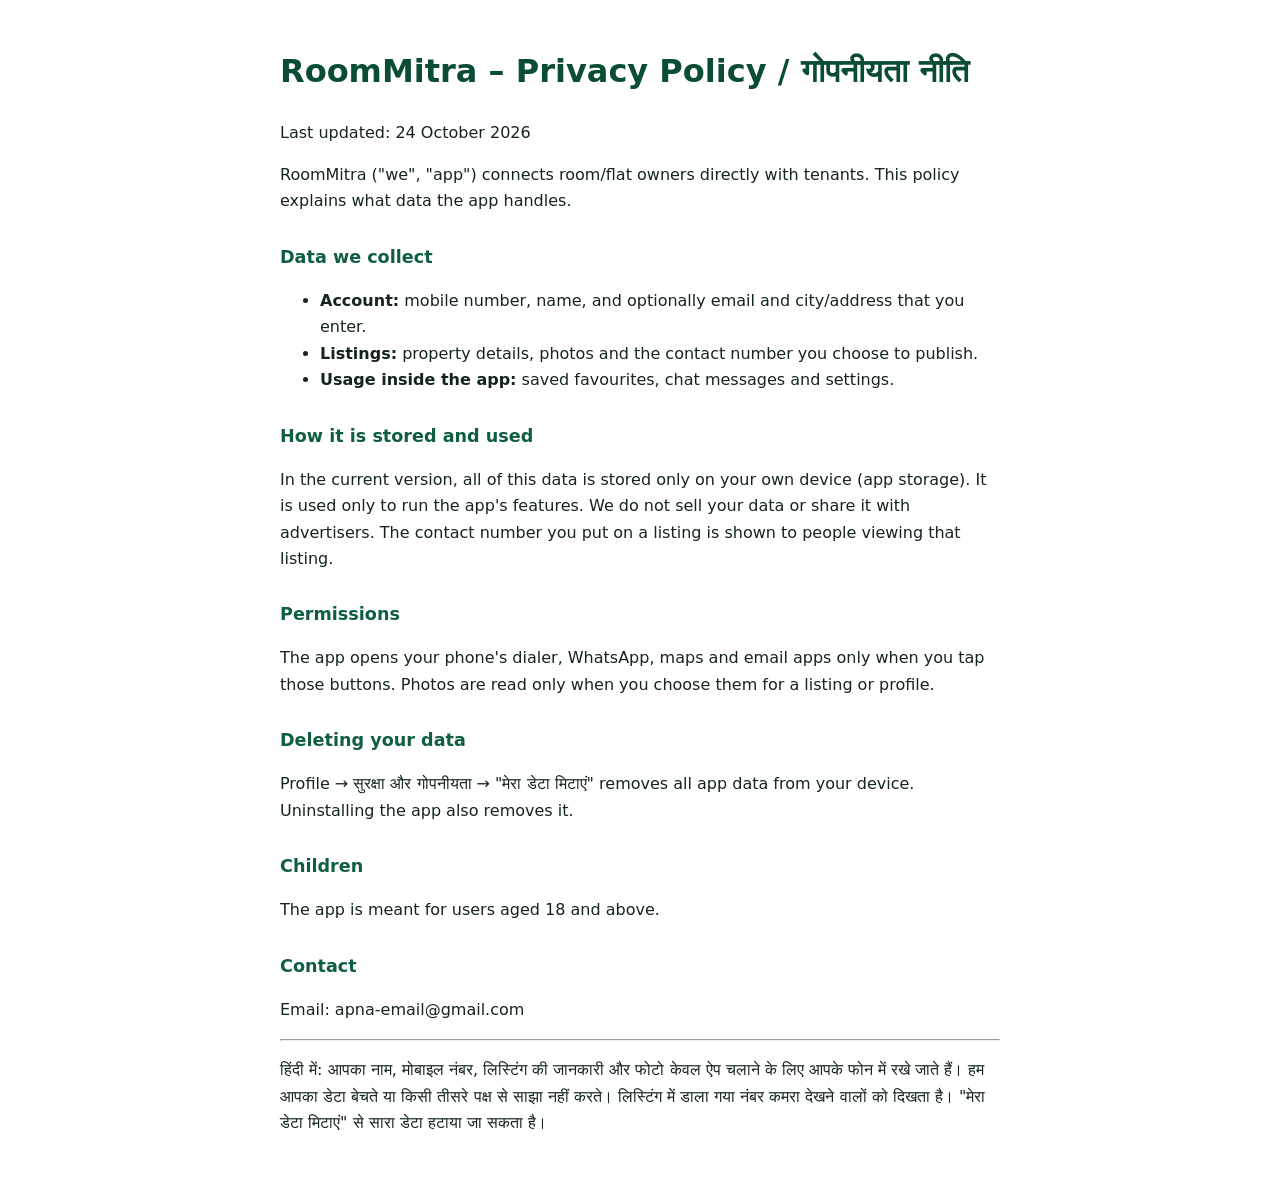
==== privacy-policy.html @ 0523f21d "RoomMitra Android app: screens, WebView wrapper, Play Store build workflow Co-Authored-By: Claude Op" ====
<!doctype html><html lang="hi"><head><meta charset="utf-8"><meta name="viewport" content="width=device-width,initial-scale=1"><title>RoomMitra Privacy Policy</title>
<style>body{font-family:system-ui,sans-serif;max-width:720px;margin:0 auto;padding:24px 18px;line-height:1.65;color:#14251C}h1{color:#0B4D33}h2{color:#0F5E3F;font-size:1.1em;margin-top:1.6em}</style></head><body>
<h1>RoomMitra – Privacy Policy / गोपनीयता नीति</h1>
<p>Last updated: 24 October 2026</p>
<p>RoomMitra ("we", "app") connects room/flat owners directly with tenants. This policy explains what data the app handles.</p>
<h2>Data we collect</h2>
<ul><li><b>Account:</b> mobile number, name, and optionally email and city/address that you enter.</li>
<li><b>Listings:</b> property details, photos and the contact number you choose to publish.</li>
<li><b>Usage inside the app:</b> saved favourites, chat messages and settings.</li></ul>
<h2>How it is stored and used</h2>
<p>In the current version, all of this data is stored only on your own device (app storage). It is used only to run the app's features. We do not sell your data or share it with advertisers. The contact number you put on a listing is shown to people viewing that listing.</p>
<h2>Permissions</h2>
<p>The app opens your phone's dialer, WhatsApp, maps and email apps only when you tap those buttons. Photos are read only when you choose them for a listing or profile.</p>
<h2>Deleting your data</h2>
<p>Profile → सुरक्षा और गोपनीयता → "मेरा डेटा मिटाएं" removes all app data from your device. Uninstalling the app also removes it.</p>
<h2>Children</h2><p>The app is meant for users aged 18 and above.</p>
<h2>Contact</h2><p>Email: apna-email@gmail.com  <!-- ✏️ अपना ईमेल लिखें --></p>
<hr><p>हिंदी में: आपका नाम, मोबाइल नंबर, लिस्टिंग की जानकारी और फोटो केवल ऐप चलाने के लिए आपके फोन में रखे जाते हैं। हम आपका डेटा बेचते या किसी तीसरे पक्ष से साझा नहीं करते। लिस्टिंग में डाला गया नंबर कमरा देखने वालों को दिखता है। "मेरा डेटा मिटाएं" से सारा डेटा हटाया जा सकता है।</p>
</body></html>
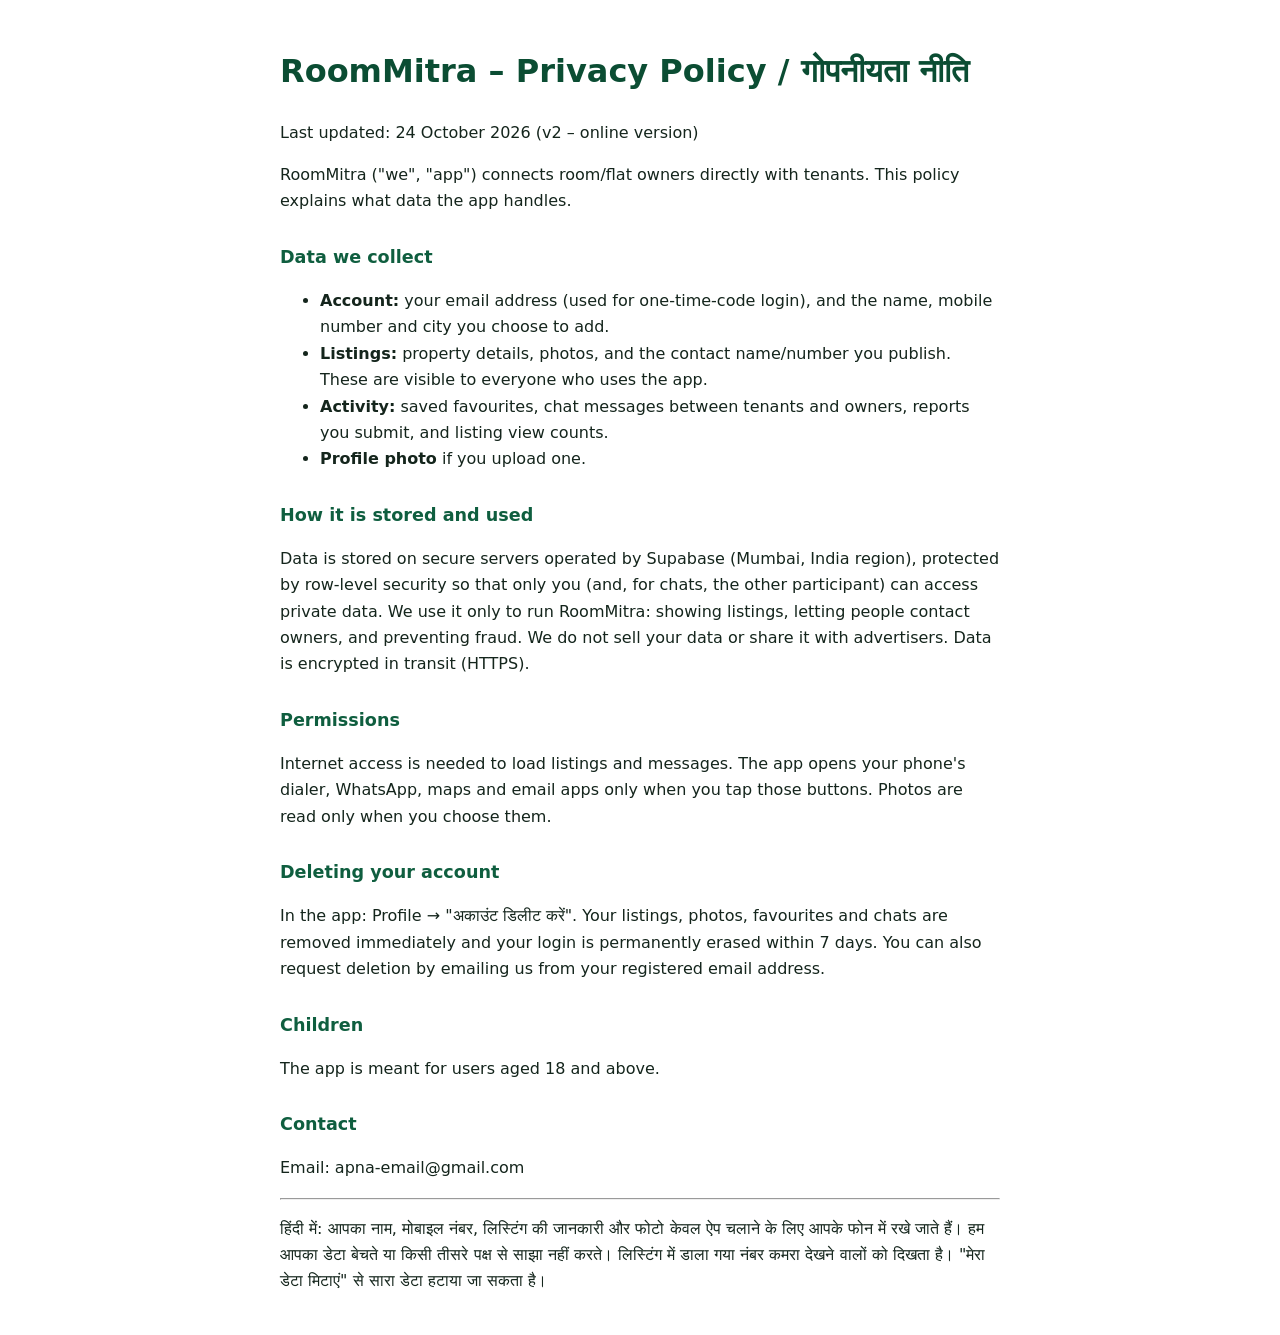
==== commit 905f821c: "v2: live Supabase backend - email OTP login, real listings, photo upload, chat, favorites, admin, pr" ====
--- a/privacy-policy.html
+++ b/privacy-policy.html
@@ -1,18 +1,19 @@
 <!doctype html><html lang="hi"><head><meta charset="utf-8"><meta name="viewport" content="width=device-width,initial-scale=1"><title>RoomMitra Privacy Policy</title>
 <style>body{font-family:system-ui,sans-serif;max-width:720px;margin:0 auto;padding:24px 18px;line-height:1.65;color:#14251C}h1{color:#0B4D33}h2{color:#0F5E3F;font-size:1.1em;margin-top:1.6em}</style></head><body>
 <h1>RoomMitra – Privacy Policy / गोपनीयता नीति</h1>
-<p>Last updated: 24 October 2026</p>
+<p>Last updated: 24 October 2026 (v2 – online version)</p>
 <p>RoomMitra ("we", "app") connects room/flat owners directly with tenants. This policy explains what data the app handles.</p>
 <h2>Data we collect</h2>
-<ul><li><b>Account:</b> mobile number, name, and optionally email and city/address that you enter.</li>
-<li><b>Listings:</b> property details, photos and the contact number you choose to publish.</li>
-<li><b>Usage inside the app:</b> saved favourites, chat messages and settings.</li></ul>
+<ul><li><b>Account:</b> your email address (used for one-time-code login), and the name, mobile number and city you choose to add.</li>
+<li><b>Listings:</b> property details, photos, and the contact name/number you publish. These are visible to everyone who uses the app.</li>
+<li><b>Activity:</b> saved favourites, chat messages between tenants and owners, reports you submit, and listing view counts.</li>
+<li><b>Profile photo</b> if you upload one.</li></ul>
 <h2>How it is stored and used</h2>
-<p>In the current version, all of this data is stored only on your own device (app storage). It is used only to run the app's features. We do not sell your data or share it with advertisers. The contact number you put on a listing is shown to people viewing that listing.</p>
+<p>Data is stored on secure servers operated by Supabase (Mumbai, India region), protected by row-level security so that only you (and, for chats, the other participant) can access private data. We use it only to run RoomMitra: showing listings, letting people contact owners, and preventing fraud. We do not sell your data or share it with advertisers. Data is encrypted in transit (HTTPS).</p>
 <h2>Permissions</h2>
-<p>The app opens your phone's dialer, WhatsApp, maps and email apps only when you tap those buttons. Photos are read only when you choose them for a listing or profile.</p>
-<h2>Deleting your data</h2>
-<p>Profile → सुरक्षा और गोपनीयता → "मेरा डेटा मिटाएं" removes all app data from your device. Uninstalling the app also removes it.</p>
+<p>Internet access is needed to load listings and messages. The app opens your phone's dialer, WhatsApp, maps and email apps only when you tap those buttons. Photos are read only when you choose them.</p>
+<h2>Deleting your account</h2>
+<p>In the app: Profile → "अकाउंट डिलीट करें". Your listings, photos, favourites and chats are removed immediately and your login is permanently erased within 7 days. You can also request deletion by emailing us from your registered email address.</p>
 <h2>Children</h2><p>The app is meant for users aged 18 and above.</p>
 <h2>Contact</h2><p>Email: apna-email@gmail.com  <!-- ✏️ अपना ईमेल लिखें --></p>
 <hr><p>हिंदी में: आपका नाम, मोबाइल नंबर, लिस्टिंग की जानकारी और फोटो केवल ऐप चलाने के लिए आपके फोन में रखे जाते हैं। हम आपका डेटा बेचते या किसी तीसरे पक्ष से साझा नहीं करते। लिस्टिंग में डाला गया नंबर कमरा देखने वालों को दिखता है। "मेरा डेटा मिटाएं" से सारा डेटा हटाया जा सकता है।</p>
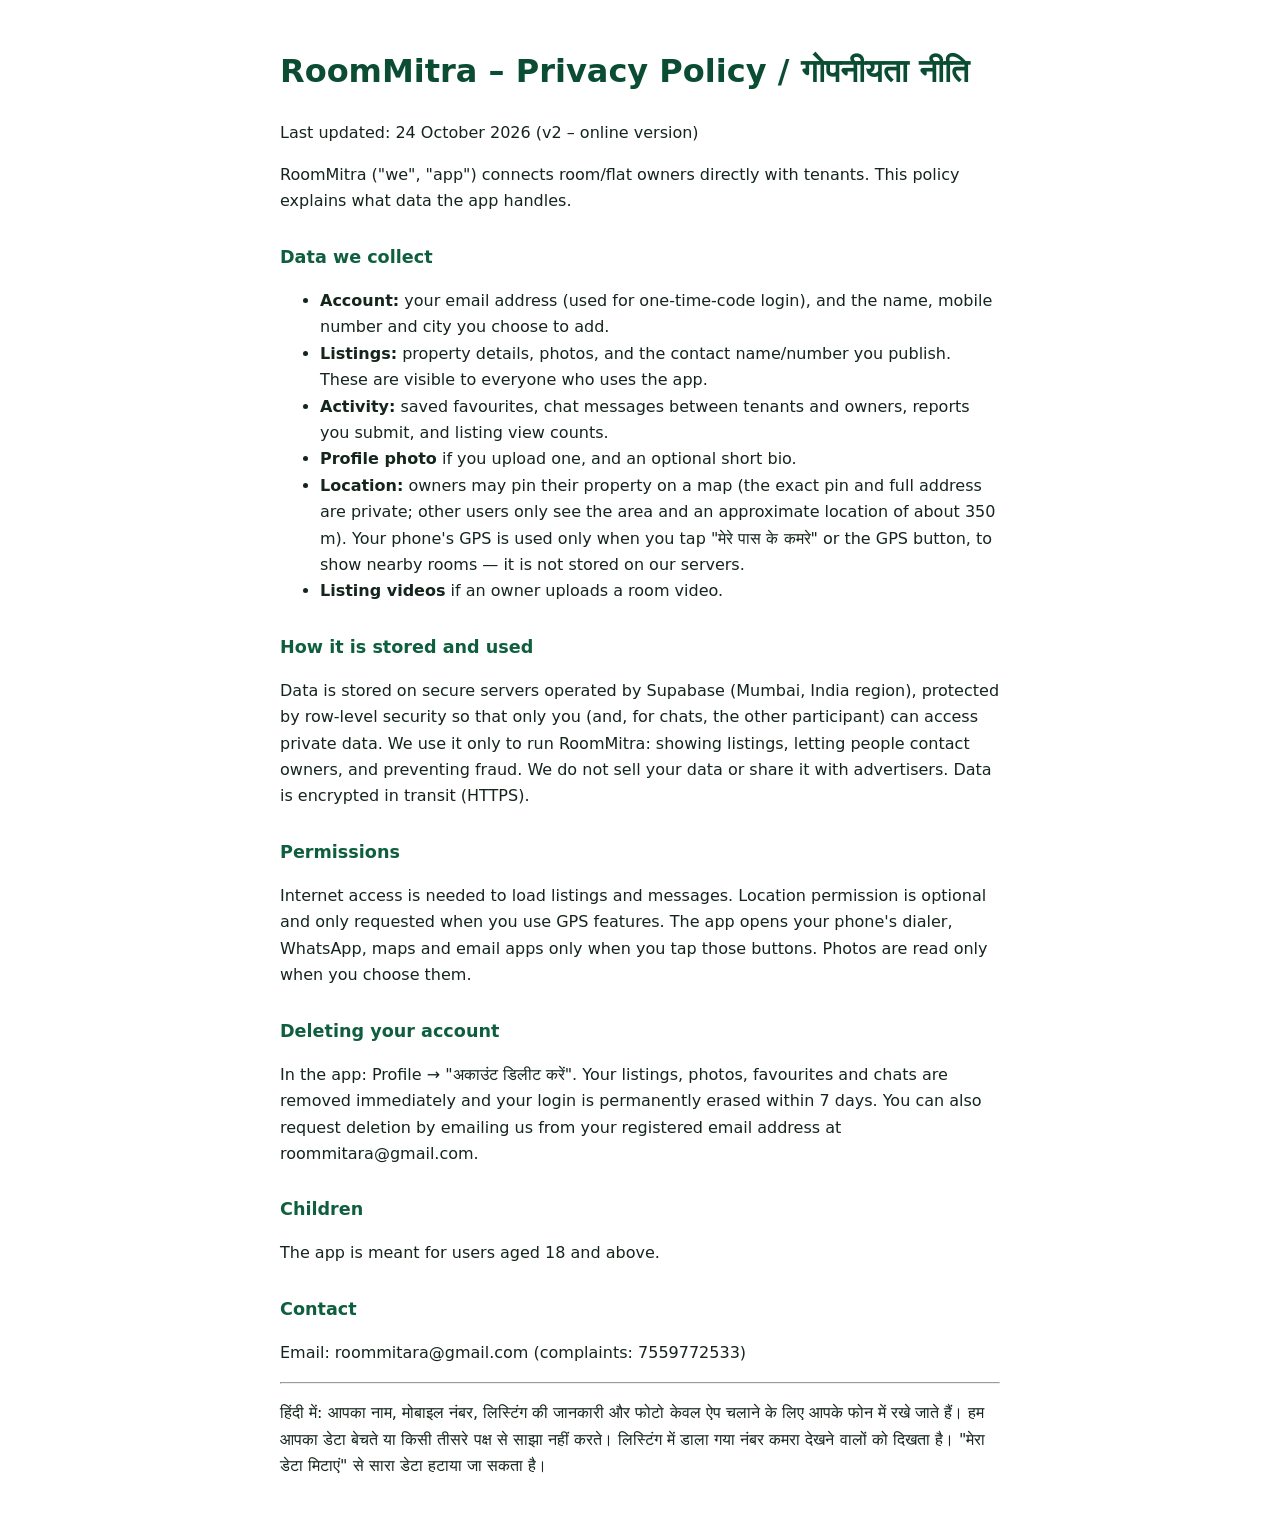
==== commit c811dcbd: "v3: features from the Flutter app - 7-step listing wizard with guide videos, map pin + satellite + a" ====
--- a/privacy-policy.html
+++ b/privacy-policy.html
@@ -7,14 +7,16 @@
 <ul><li><b>Account:</b> your email address (used for one-time-code login), and the name, mobile number and city you choose to add.</li>
 <li><b>Listings:</b> property details, photos, and the contact name/number you publish. These are visible to everyone who uses the app.</li>
 <li><b>Activity:</b> saved favourites, chat messages between tenants and owners, reports you submit, and listing view counts.</li>
-<li><b>Profile photo</b> if you upload one.</li></ul>
+<li><b>Profile photo</b> if you upload one, and an optional short bio.</li>
+<li><b>Location:</b> owners may pin their property on a map (the exact pin and full address are private; other users only see the area and an approximate location of about 350 m). Your phone's GPS is used only when you tap "मेरे पास के कमरे" or the GPS button, to show nearby rooms — it is not stored on our servers.</li>
+<li><b>Listing videos</b> if an owner uploads a room video.</li></ul>
 <h2>How it is stored and used</h2>
 <p>Data is stored on secure servers operated by Supabase (Mumbai, India region), protected by row-level security so that only you (and, for chats, the other participant) can access private data. We use it only to run RoomMitra: showing listings, letting people contact owners, and preventing fraud. We do not sell your data or share it with advertisers. Data is encrypted in transit (HTTPS).</p>
 <h2>Permissions</h2>
-<p>Internet access is needed to load listings and messages. The app opens your phone's dialer, WhatsApp, maps and email apps only when you tap those buttons. Photos are read only when you choose them.</p>
+<p>Internet access is needed to load listings and messages. Location permission is optional and only requested when you use GPS features. The app opens your phone's dialer, WhatsApp, maps and email apps only when you tap those buttons. Photos are read only when you choose them.</p>
 <h2>Deleting your account</h2>
-<p>In the app: Profile → "अकाउंट डिलीट करें". Your listings, photos, favourites and chats are removed immediately and your login is permanently erased within 7 days. You can also request deletion by emailing us from your registered email address.</p>
+<p>In the app: Profile → "अकाउंट डिलीट करें". Your listings, photos, favourites and chats are removed immediately and your login is permanently erased within 7 days. You can also request deletion by emailing us from your registered email address at roommitara@gmail.com.</p>
 <h2>Children</h2><p>The app is meant for users aged 18 and above.</p>
-<h2>Contact</h2><p>Email: apna-email@gmail.com  <!-- ✏️ अपना ईमेल लिखें --></p>
+<h2>Contact</h2><p>Email: roommitara@gmail.com (complaints: 7559772533)</p>
 <hr><p>हिंदी में: आपका नाम, मोबाइल नंबर, लिस्टिंग की जानकारी और फोटो केवल ऐप चलाने के लिए आपके फोन में रखे जाते हैं। हम आपका डेटा बेचते या किसी तीसरे पक्ष से साझा नहीं करते। लिस्टिंग में डाला गया नंबर कमरा देखने वालों को दिखता है। "मेरा डेटा मिटाएं" से सारा डेटा हटाया जा सकता है।</p>
 </body></html>
